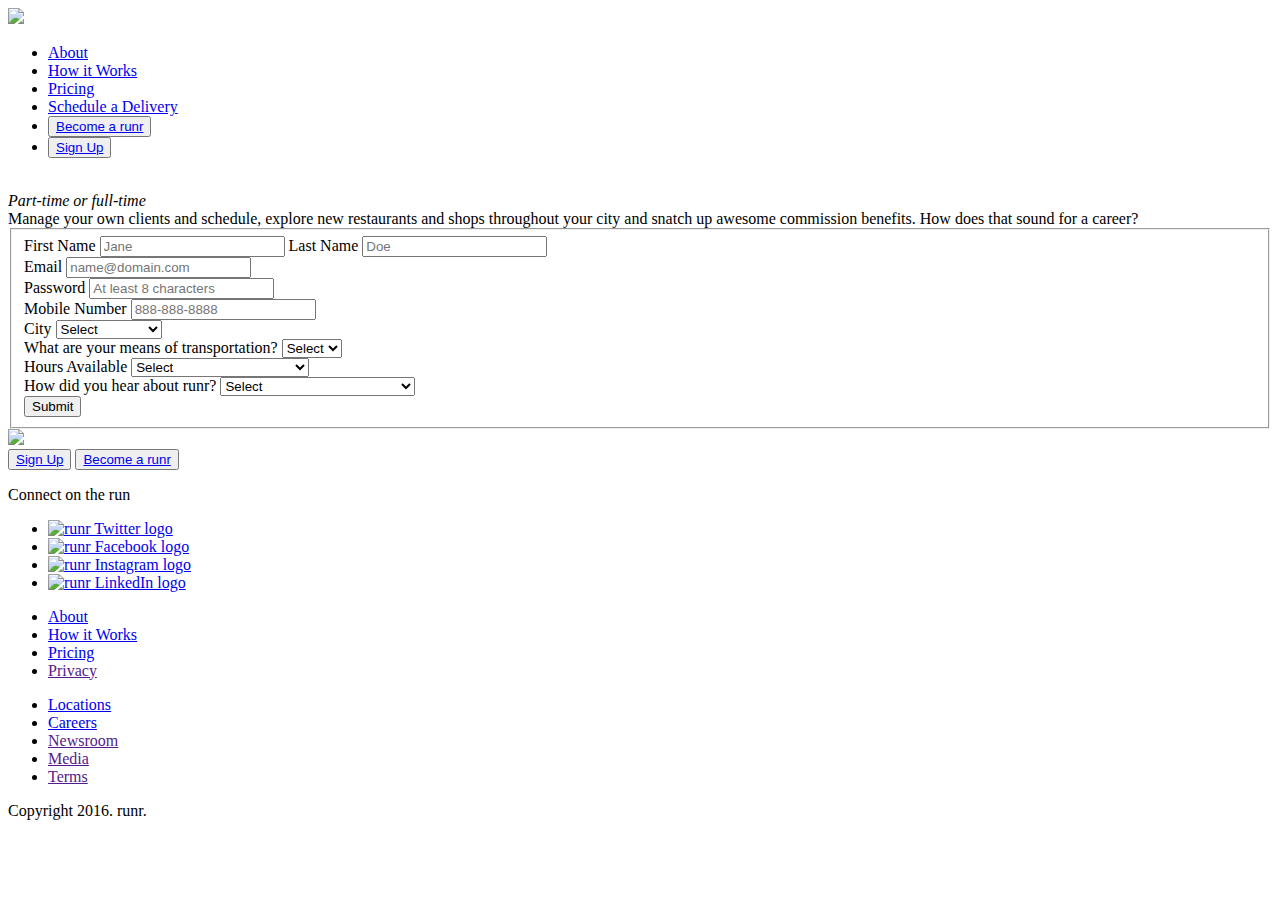
==== careers.html @ 1481827f "Added files via upload" ====
<!DOCTYPE html>
<html>
<body>
	<head>

		<title>Careers | runr</title>

		<meta charset="utf-8">
		<meta name="description" content="Start a runr career today.">
		<meta name="keywords" content="work for runr, runr jobs, runr careers">
		<meta name="viewport" content="width=device-width, initial-scale=1">

		<a href="http://careers.html"><title>Apply to become a runr</title></a>

		<link rel="stylesheet" href="css/reset.css">
		<link rel="stylesheet" href="css/style.css">
		<link rel="stylesheet" href="css/bootstrap.min.css">




		<link href='https://fonts.googleapis.com/css?family=Fauna+One|Forum' rel='stylesheet' type='text/css'>


	</head>


	<header>
		<div class="container-fluid">

			<div id="top-logo"><a href="./homepage.html"><img class="logo" src="images/runrLogo-04.png"></h1></a></div>


			<div id="navigation">
				<nav>
					<ul>
						<li><a href="./homepage.html">About</a></li>
						<li><a href="./homepage.html">How it Works</a></li>
						<li><a href="./pricing.html">Pricing</a></li>
						<li><a href="./signup.html">Schedule a Delivery</a></li>
						<li><button class="careers"><a href="./careers.html">Become a runr</a></button></li>
						<li><button><a href="./signup.html">Sign Up</a></button></li>
					</ul>
				</nav>
			</div>
			
		</header>

		<br>


		<section id="careers-text">
			<div id="pt-ft"><i>Part-time or full-time</i></div>
			<div id="opportunities">Manage your own clients and schedule, explore new restaurants and shops throughout your city and snatch up awesome commission benefits. How does that sound for a career?</div>
		</section>



		<div id="sign-up-careers">



		<div id="sign-up-careers-form" class="form">

			<form>

				<fieldset>
					<label>
						First Name
						<input type="text" name="first-name" tabindex="1" placeholder="Jane">
					</label>
					<label>
						Last Name
						<input type="text" name="last-name" tabindex="2" placeholder="Doe">
					</label>
					<br>
					<label>
						Email
						<input type="email" name="email" tabindex="3" placeholder="name@domain.com">
					</label>
					<br>
					<label>
						Password
						<input type="password" name="password" tabindex="4" placeholder="At least 8 characters">
					</label>
					<br>
					<label>
						Mobile Number
						<input type="tel" name="mobile-number" tabindex="5" placeholder="888-888-8888">
					</label>
					<br>
					<label>
						City
					</label>
					<select type="drop-down" name="city" tabindex="6">
						<option value="city" selected>Select</option>
						<option value="New York City">New York City</option>
						<option value="Los Angeles">Los Angeles</option>
						<option value="Chicago">Chicago</option>
						<option value="Atlanta">Atlanta</option>
						<option value="Denver">Denver</option>
						<option value="Miami">Miami</option>
					</select>

					<br>
					<label>
						What are your means of transportation?
					</label>
					<select type="drop-down" name="transportation" tabindex="7">
						<option value="transporation" selected>Select</option>
						<option value="car">Car</option>
						<option value="bus">Bus</option>
						<option value="walk">Walk</option>
						<option value="bike">Bike</option>
					</select>
					<br>
					<label>
						Hours Available
					</label>
					<select type="drop-down" name="availability" tabindex="8">
						<option value="availability" selected>Select</option>
						<option value="part-time">Part-Time (10-25 hr/week)</option>
						<option value="full-time">Full-Time (25-40 hr/week)</option>
						<option value="part-time">On Call (5-20 hr/week)</option>
					</select>
					<br>
					<label>
						How did you hear about runr?
					</label>
					<select type="drop-down" name="referal" tabindex="9">
						<option value="referal" selected>Select</option>
						<option value="facebook">Facebook</option>
						<option value="online-ad">Online Ad</option>
						<option value="twitter">Twitter</option>
						<option value="friend">Friend</option>
						<option value="magazine">Magazine</option>
						<option value="search-engine">Search Engine (e.g., Google)</option>
					</select>
					<div class="submit">
						<input type="submit" name="submit" value="Submit">
					</div>
					

				</fieldset>



			</form>

		</div>
	</div>







		<footer>

			<div id="bottom-logo"><a href="./homepage.html"><img class="logo" src="images/runrLogo-02.png"></h1></a></div>

			<div id="footer-buttons">
				<button class="sign-up">
					<a class="button" href="./signup.html">Sign Up</a>
				</button>

				<button class="careers">
					<a class="button" href="./careers.html">Become a runr</a>
				</button>
			</div>


			<section id="bottom-footer"> 
						<div id ="social">
					<p>Connect on the run</p>
					<div id="social-buttons">
					<ul>
						<div><li><a href="http://twitter.com"><img src="images/iconmonstr-twitter-3-240.png" alt="runr Twitter logo"></a></li></div>
						<div><li><a href="http://facebook.com"><img src="images/iconmonstr-facebook-3-240.png" alt="runr Facebook logo"></a></li></div>
						<div><li><a href="http://instagram.com"><img src="images/iconmonstr-instagram-8-240.png" alt="runr Instagram logo"></a></li></div>
						<div><li><a href="http://linkedin.com"><img src="images/iconmonstr-linkedin-3-240.png" alt="runr LinkedIn logo"></a></li></div>
					</ul>
				</div>


				</div>

				<div id="bottom-navigation">
					<div id="bottom-nav-left">
						<ul>
							<li><a href="#about-runr">About</a></li>
							<li><a href="#how-runr-works">How it Works</a></li>
							<li><a href="./pricing.html">Pricing</a></li>
							<li><a href="">Privacy</a></li>
						</div>
						<div id="bottom-nav-right">
							<ul>
								<li><a href="./locations.html">Locations</a></li>
								<li><a href="./careers.html">Careers</a></li>
								<li><a href="">Newsroom</a></li>
								<li><a href="">Media</a></li>
								<li><a href="">Terms</a></li>
							</ul>
						</div>
					</div>


			
						
				</section>

				<div id="copyright">Copyright 2016. runr.</div>

			</footer>

			<script src="http://ajax.googleapis.com/ajax/libs/jquery/2.1.3/jquery.min.js"></script>
			<script src="https://maxcdn.bootstrapcdn.com/bootstrap/3.3.6/js/bootstrap.min.js"></script>
			<script src="js/script.js"></script>




		</body>
		</html>
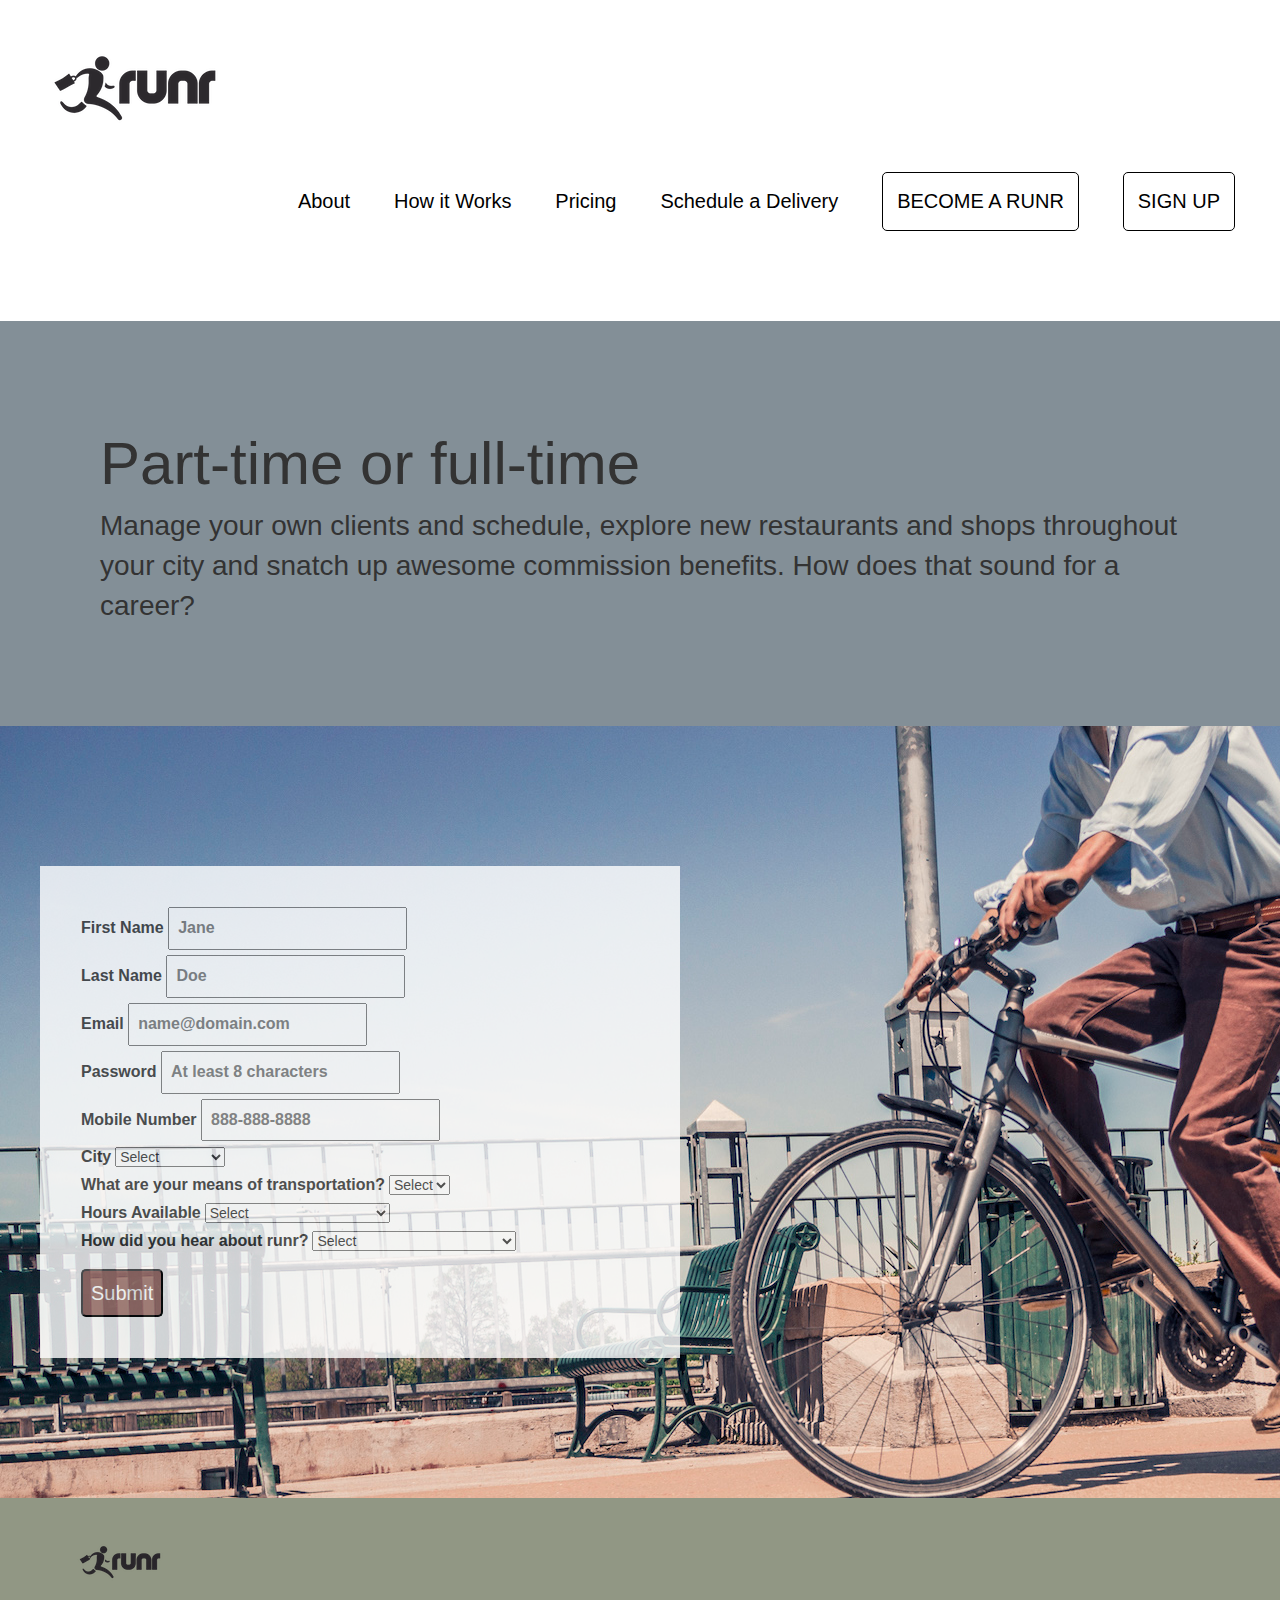
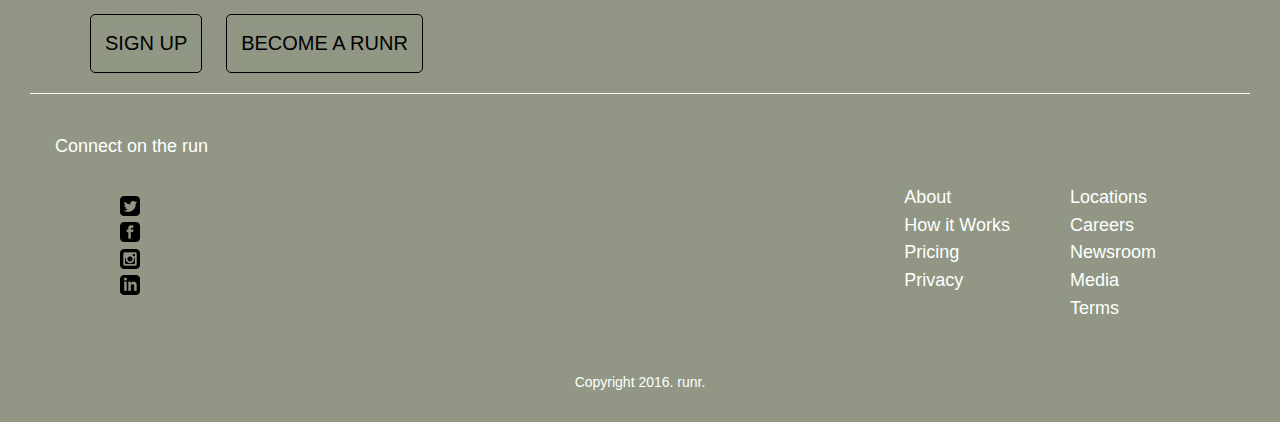
==== commit a0ee2f60: "runs" ====
--- a/careers.html
+++ b/careers.html
@@ -60,95 +60,95 @@
 
 
 
-		<div id="sign-up-careers-form" class="form">
-
-			<form>
-
-				<fieldset>
-					<label>
-						First Name
-						<input type="text" name="first-name" tabindex="1" placeholder="Jane">
-					</label>
-					<label>
-						Last Name
-						<input type="text" name="last-name" tabindex="2" placeholder="Doe">
-					</label>
-					<br>
-					<label>
-						Email
-						<input type="email" name="email" tabindex="3" placeholder="name@domain.com">
-					</label>
-					<br>
-					<label>
-						Password
-						<input type="password" name="password" tabindex="4" placeholder="At least 8 characters">
-					</label>
-					<br>
-					<label>
-						Mobile Number
-						<input type="tel" name="mobile-number" tabindex="5" placeholder="888-888-8888">
-					</label>
-					<br>
-					<label>
-						City
-					</label>
-					<select type="drop-down" name="city" tabindex="6">
-						<option value="city" selected>Select</option>
-						<option value="New York City">New York City</option>
-						<option value="Los Angeles">Los Angeles</option>
-						<option value="Chicago">Chicago</option>
-						<option value="Atlanta">Atlanta</option>
-						<option value="Denver">Denver</option>
-						<option value="Miami">Miami</option>
-					</select>
-
-					<br>
-					<label>
-						What are your means of transportation?
-					</label>
-					<select type="drop-down" name="transportation" tabindex="7">
-						<option value="transporation" selected>Select</option>
-						<option value="car">Car</option>
-						<option value="bus">Bus</option>
-						<option value="walk">Walk</option>
-						<option value="bike">Bike</option>
-					</select>
-					<br>
-					<label>
-						Hours Available
-					</label>
-					<select type="drop-down" name="availability" tabindex="8">
-						<option value="availability" selected>Select</option>
-						<option value="part-time">Part-Time (10-25 hr/week)</option>
-						<option value="full-time">Full-Time (25-40 hr/week)</option>
-						<option value="part-time">On Call (5-20 hr/week)</option>
-					</select>
-					<br>
-					<label>
-						How did you hear about runr?
-					</label>
-					<select type="drop-down" name="referal" tabindex="9">
-						<option value="referal" selected>Select</option>
-						<option value="facebook">Facebook</option>
-						<option value="online-ad">Online Ad</option>
-						<option value="twitter">Twitter</option>
-						<option value="friend">Friend</option>
-						<option value="magazine">Magazine</option>
-						<option value="search-engine">Search Engine (e.g., Google)</option>
-					</select>
-					<div class="submit">
-						<input type="submit" name="submit" value="Submit">
-					</div>
-					
-
-				</fieldset>
-
-
-
-			</form>
-
+			<div id="sign-up-careers-form" class="form">
+
+				<form>
+
+					<fieldset>
+						<label>
+							First Name
+							<input type="text" name="first-name" tabindex="1" placeholder="Jane">
+						</label>
+						<label>
+							Last Name
+							<input type="text" name="last-name" tabindex="2" placeholder="Doe">
+						</label>
+						<br>
+						<label>
+							Email
+							<input type="email" name="email" tabindex="3" placeholder="name@domain.com">
+						</label>
+						<br>
+						<label>
+							Password
+							<input type="password" name="password" tabindex="4" placeholder="At least 8 characters">
+						</label>
+						<br>
+						<label>
+							Mobile Number
+							<input type="tel" name="mobile-number" tabindex="5" placeholder="888-888-8888">
+						</label>
+						<br>
+						<label>
+							City
+						</label>
+						<select type="drop-down" name="city" tabindex="6">
+							<option value="city" selected>Select</option>
+							<option value="New York City">New York City</option>
+							<option value="Los Angeles">Los Angeles</option>
+							<option value="Chicago">Chicago</option>
+							<option value="Atlanta">Atlanta</option>
+							<option value="Denver">Denver</option>
+							<option value="Miami">Miami</option>
+						</select>
+
+						<br>
+						<label>
+							What are your means of transportation?
+						</label>
+						<select type="drop-down" name="transportation" tabindex="7">
+							<option value="transporation" selected>Select</option>
+							<option value="car">Car</option>
+							<option value="bus">Bus</option>
+							<option value="walk">Walk</option>
+							<option value="bike">Bike</option>
+						</select>
+						<br>
+						<label>
+							Hours Available
+						</label>
+						<select type="drop-down" name="availability" tabindex="8">
+							<option value="availability" selected>Select</option>
+							<option value="part-time">Part-Time (10-25 hr/week)</option>
+							<option value="full-time">Full-Time (25-40 hr/week)</option>
+							<option value="part-time">On Call (5-20 hr/week)</option>
+						</select>
+						<br>
+						<label>
+							How did you hear about runr?
+						</label>
+						<select type="drop-down" name="referal" tabindex="9">
+							<option value="referal" selected>Select</option>
+							<option value="facebook">Facebook</option>
+							<option value="online-ad">Online Ad</option>
+							<option value="twitter">Twitter</option>
+							<option value="friend">Friend</option>
+							<option value="magazine">Magazine</option>
+							<option value="search-engine">Search Engine (e.g., Google)</option>
+						</select>
+						<div class="submit">
+							<input type="submit" name="submit" value="Submit">
+						</div>
+						
+
+					</fieldset>
+
+
+
+				</form>
+
+			</div>
 		</div>
-	</div>
 
 
 
@@ -172,16 +172,16 @@
 
 
 			<section id="bottom-footer"> 
-						<div id ="social">
+				<div id ="social">
 					<p>Connect on the run</p>
 					<div id="social-buttons">
-					<ul>
-						<div><li><a href="http://twitter.com"><img src="images/iconmonstr-twitter-3-240.png" alt="runr Twitter logo"></a></li></div>
-						<div><li><a href="http://facebook.com"><img src="images/iconmonstr-facebook-3-240.png" alt="runr Facebook logo"></a></li></div>
-						<div><li><a href="http://instagram.com"><img src="images/iconmonstr-instagram-8-240.png" alt="runr Instagram logo"></a></li></div>
-						<div><li><a href="http://linkedin.com"><img src="images/iconmonstr-linkedin-3-240.png" alt="runr LinkedIn logo"></a></li></div>
-					</ul>
-				</div>
+						<ul>
+							<div><li><a href="http://twitter.com"><img src="images/iconmonstr-twitter-3-240.png" alt="runr Twitter logo"></a></li></div>
+							<div><li><a href="http://facebook.com"><img src="images/iconmonstr-facebook-3-240.png" alt="runr Facebook logo"></a></li></div>
+							<div><li><a href="http://instagram.com"><img src="images/iconmonstr-instagram-8-240.png" alt="runr Instagram logo"></a></li></div>
+							<div><li><a href="http://linkedin.com"><img src="images/iconmonstr-linkedin-3-240.png" alt="runr LinkedIn logo"></a></li></div>
+						</ul>
+					</div>
 
 
 				</div>
@@ -206,8 +206,8 @@
 					</div>
 
 
-			
-						
+					
+					
 				</section>
 
 				<div id="copyright">Copyright 2016. runr.</div>
--- a/css/style.css
+++ b/css/style.css
@@ -0,0 +1,592 @@
+
+/*setup*/
+
+/* Box Model Hack */
+* {
+  -moz-box-sizing: border-box; /* Firexfox */
+  -webkit-box-sizing: border-box; /* Safari/Chrome/iOS/Android */
+  box-sizing: border-box; /* IE */
+}
+
+/* Clear fix hack */
+.clearfix:after {
+  content: ".";
+  display: block;
+  clear: both;
+  visibility: hidden;
+  line-height: 0;
+  height: 0;
+}
+
+.clear {
+  clear: both;
+}
+
+.alignright {
+  float: right;
+  padding: 0 0 10px 10px; /* note the padding around a right floated image */
+}
+
+.alignleft {
+  float: left;
+  padding: 0 10px 10px 0; /* note the padding around a left floated image */
+}
+
+
+
+/*layout styles*/
+
+#container-fluid {
+	overflow: auto;
+}
+
+header {
+	padding: 30px 0;
+  	overflow: hidden;
+  	
+  }
+
+
+header nav ul li {
+  display: inline-block;
+  margin: 0 0 0 40px;
+  font-size: 20px;
+  
+}
+
+h1 {
+	font-size: 40px;
+	color: black;
+}
+
+h2 {
+	font-size: 40px;
+	margin: 0 50px;
+	color: black;
+}
+
+
+footer {
+	color: white;
+	clear: both;
+	overflow: auto;
+	background-color: #919784;
+	padding: 30px;
+}
+
+button {
+	background-color: white;
+	padding: 14px;
+	border-radius: 5px;
+	border: 1px solid black;
+  	box-shadow: inset 0 0 20px white;
+  	outline: 1px solid;
+  	outline-color: transparent;
+  	outline-offset: 0px;
+  	text-shadow: none !important;
+  	transition: all 1250ms cubic-bezier(0.19, 1, 0.22, 1);
+}
+
+ul li {
+	list-style: none;
+
+}
+
+div a {
+	text-decoration: none !important;
+	color: black;
+
+
+}
+
+button a {
+	color: black;
+	text-align: center;
+	text-transform: uppercase;
+	font-size: 20px;
+	text-decoration: none;
+
+}
+
+button:hover {
+border: 1px solid white;
+  box-shadow: inset 0 0 20px white;
+   outline-color: white;
+  outline-offset: 15px;
+  text-shadow: 1px 1px 2px white;
+
+}
+
+
+footer li a {
+	color: white;
+	text-decoration: none;
+
+}
+
+#bottom-footer {
+	padding: 10px;
+	overflow: auto;
+	border-top: solid white 1px;
+	
+}
+
+#bottom-footer p {
+	font-size: 18px;
+	padding: 15px;
+	margin: 15px 0;
+}
+
+
+
+#footer-buttons {
+	padding: 20px;
+	margin: 0 30px;
+
+}
+
+#footer-buttons button {
+	background-color: #919784;
+	box-shadow: inset 0 0 20px #919784;
+}
+
+#footer-buttons button:hover {
+	border: 1px solid #919784;
+  box-shadow: inset 0 0 20px #919784;
+   outline-color: #919784;
+  outline-offset: 15px;
+  text-shadow: 1px 1px 2px transparent;
+}
+
+#footer-buttons button {
+	margin: 0 10px;
+}
+
+#social {
+	float: left;
+}
+
+#social-buttons {
+	display: inline-block;  
+	position: relative;
+	margin: 0 75px;
+}
+
+#bottom-navigation {
+	font-size: 18px;
+	display: block;
+	float: right;
+	margin-top: 50px;
+}
+
+
+#social-buttons div {
+	margin: 5px;
+}
+
+#bottom-nav-left {
+	line-height: 1.53846;
+	float: left;
+	padding: 30px;
+}
+
+#bottom-nav-right {
+	line-height: 1.53846;
+	float: left;
+	padding: 30px;
+	width: 200px;
+
+}
+
+#copyright {
+	clear: both;
+	text-align: center;
+}
+
+
+
+
+
+
+
+/*other styles*/
+
+body {
+	font-family: 'Fauna One', serif;
+	color: #2c292d;
+	line-height: 2.4;
+	overflow: auto;
+
+
+}
+
+
+h1 h2 {
+	font-family: 'Forum', cursive;
+}
+
+
+h3 {
+	font-size: 36px;
+
+}
+
+fieldset div {
+	font-size: 40px;
+}
+
+fieldset label {
+	font-size: 16px;
+}
+
+input {
+	padding: 8px;
+}
+
+
+#intro-runr {
+	background-image: url(../images/runner.jpg);
+	background-repeat: no-repeat;
+	padding-top: 400px;
+	padding-bottom: 600px;
+}
+
+#intro-copy {
+	background-color: white;
+	border: #535246 dotted 1px;
+	opacity: 0.8;
+	font-size: 30px;
+	margin: -30px 50px;
+	padding: 30px;
+	position:absolute;
+	right: 0;
+	line-height: 80px;
+}
+
+#about-runr {
+	overflow: auto;
+
+
+}
+
+#about {
+	border: #535246 dotted 1px;
+	background-color: white;
+	padding: 113px;
+	width: 41%;
+	float: left;
+}
+
+#about p {
+	font-size: 26px;
+}
+
+#busy-women-image {
+	float: left;
+	margin: 0 15px;
+}
+
+
+
+
+#top-logo {
+	float: left;
+	padding: 10px 20px;
+	display: inline-block;
+}
+
+#bottom-logo {
+	margin: 10px 40px;
+}
+
+#navigation {
+	float: right;
+	padding: 30px;
+
+}
+
+#how-runr-works {
+	padding-top: 400px;
+	padding-bottom: 400px;
+	background-image: url(../images/ipad.jpg);
+	background-repeat: no-repeat;
+}
+
+#how-it-works {
+	border: #535246 dotted 1px;
+	padding: 60px;
+	background-color: white;
+	opacity: 0.8;
+	font-size: 26px;
+	margin: -300px 50px;
+	position:absolute;
+	left: 0;
+	line-height: 40px;
+
+}
+
+
+
+#schedule-runr {
+	background-color: #9E706A;
+	padding: 100px;
+	font-size: 40px;
+}
+
+#sign-up {
+	padding: 100px;
+	background-color: white;
+	opacity: 0.8;
+
+}
+
+
+#sign-up-careers-form {
+	background-color: white;
+	opacity: 0.8;
+	border: white solid 1px;
+	padding: 40px;
+	width: 50%;
+	margin: -160px 40px;
+
+}
+
+
+.page-break {
+	padding: 50px;
+}
+
+.submit input {
+	font-size: 20px;
+	background-color: #9E706A;
+	border-radius: 5px;
+	color: white;
+	text-align: center;
+}
+
+.sign-up-button {
+	line-height: 30px;
+}
+
+
+
+
+#sign-up-careers {
+	background-image: url(../images/bike-runner.jpg);
+	background-repeat: no-repeat;
+	padding-top: 300px;
+	padding-bottom: 300px;
+	overflow: auto;
+	clear: none;
+}
+
+#careers-text {
+	padding: 100px;
+	background-color: #838F97;
+
+}
+
+#hear-from-rep {
+	padding: 30px;
+	margin: -200px 30px;
+}
+
+#pt-ft {
+	font-size: 60px;
+}
+
+#opportunities {
+	font-size: 28px;
+}
+
+
+
+
+#pricing-opener {
+	background-color: #2c2920;
+	font-size: 40px;
+	color: #838F97;
+	padding: 100px;
+}
+
+
+
+#pricing-benefits {
+	padding: 100px;
+	margin: 0 100px;
+	overflow: auto;
+
+}
+
+#prime-class {
+	float: left;
+	padding: 30px;
+	font-size: 18px;
+	text-align: center;
+	
+
+}
+
+#business-class {
+	float: left;
+	padding: 30px;
+	font-size: 18px;
+	text-align: center;
+	
+}
+
+#premium-class {
+	padding: 30px;
+	font-size: 18px;
+	text-align: center;
+}
+
+#locations-body {
+
+	background-repeat: no-repeat;
+	padding-top: 400px;
+	padding-bottom: 400px;
+}
+
+
+#locations-body h2 {
+	color: white;
+	font-size: 60px;
+	text-align: justify;
+	margin-top: -200px;
+	padding: 50px;
+}
+
+#locations-buttons select {
+	font-size: 24px;
+	margin: 0 100px;
+	width: 20%;
+	background-color: transparent;
+	color: white;
+	border: solid 2px;
+}
+
+.default {
+	background-image: url(../images/city.jpg)
+}
+.nyc {
+  background-image: url(../images/nyc.jpg)
+}
+.la {
+  background-image: url(../images/la.jpg)
+}
+.chi {
+  background-image: url(../images/chi.jpg)
+}
+.atl {
+  background-image: url(../images/atl.jpg)
+}
+.den {
+  background-image: url(../images/den.jpg)
+}
+.mia {
+  background-image: url(../images/mia.jpg)
+}
+
+
+/*mobile below here*/
+
+@media only screen and (max-width: 768px) {
+
+.container-fluid {
+
+background-color: #fff;
+text-align: center;
+
+}
+
+header nav ul li {
+	display: block;
+	margin: 10px 60px;
+}
+
+button {
+	background-color: white;
+	padding: 10px;
+}
+
+button:hover {
+	button:hover
+border: 1px solid white;
+  box-shadow: inset 0 0 20px white;
+   outline-color: white;
+  outline-offset: 15px;
+  text-shadow: 1px 1px 2px;
+
+}
+
+footer, footer div {
+	text-align: center;
+}
+
+#sign-up-careers-form {
+	width: auto;
+}
+
+#about {
+	width: 100%;
+
+}
+
+#pt-ft {
+	display: none;
+}
+
+#about p {
+	font-size: 2rem;
+}
+
+#about-runr img {
+	width: 100%;
+	margin: -10px 0;
+}
+
+
+#social ul li {
+	margin: 0 70px;
+}
+
+#bottom-navigation ul li {
+	margin: 0 60px;
+	text-align: left;
+
+}
+
+#locations-buttons select {
+	width: auto;
+}
+
+#locations-body h2 {
+	font-size: 5rem;
+	padding: 10px;
+}
+
+#pricing-benefits {
+	width: 100%;
+	margin: 0;
+}
+
+#pricing-benefits div {
+	padding: 5px;
+
+}
+
+#pricing-benefits div ul li {
+	list-style: circle;
+	text-align: left;
+
+}
+
+.page-break {
+	display: none;
+}
+
+
+
+} 
+
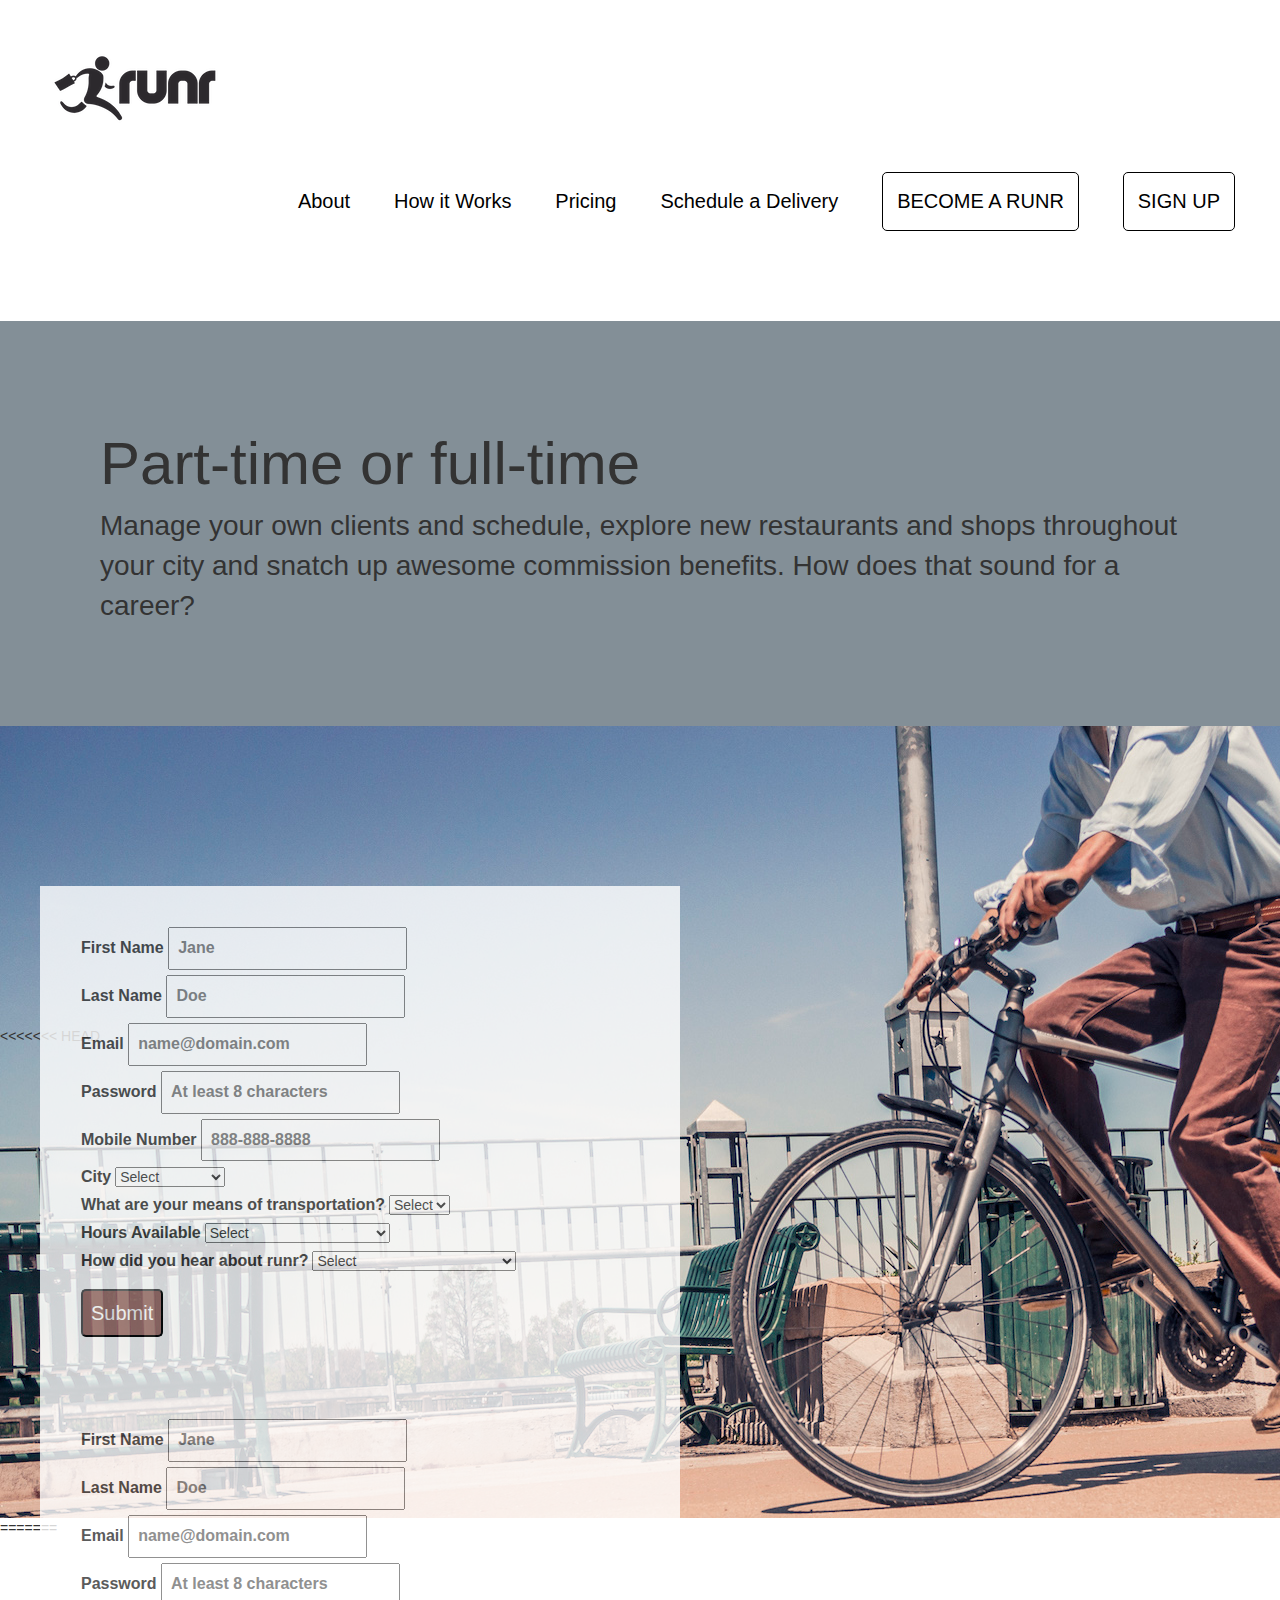
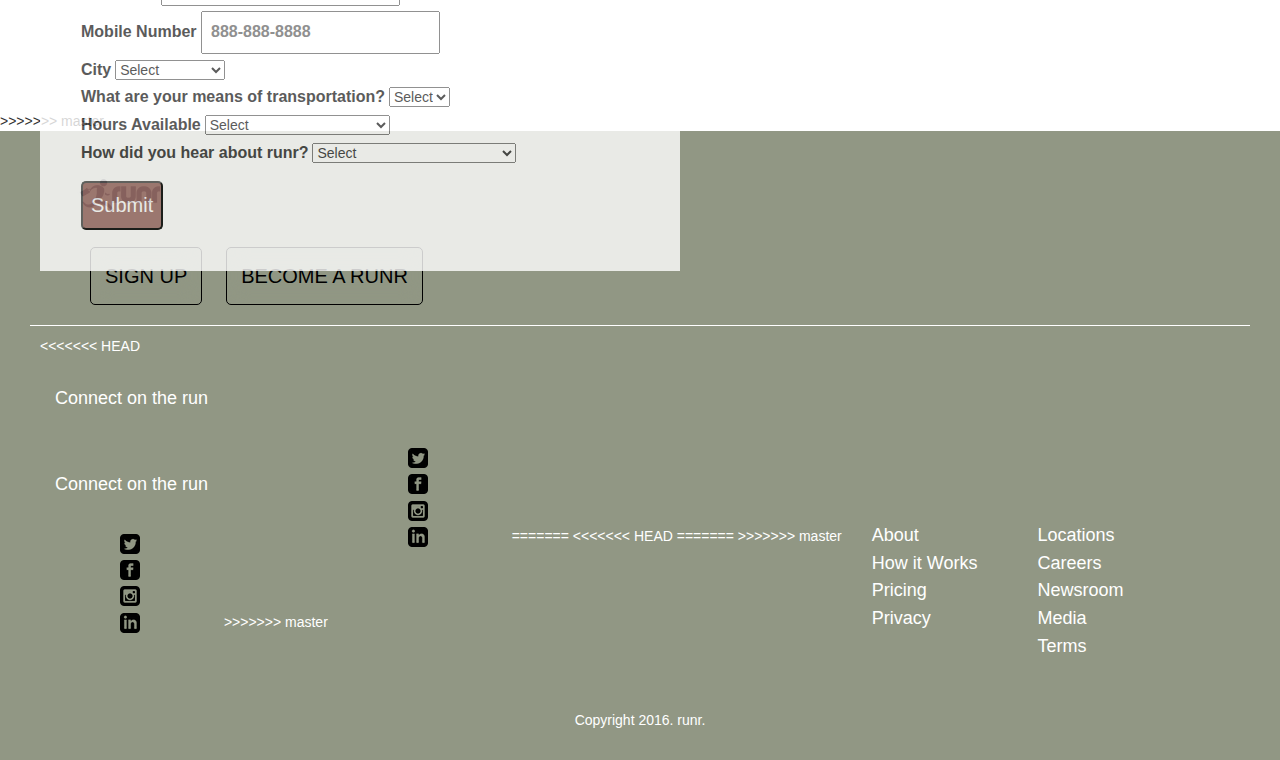
==== commit 87ea5b43: "Merge branch 'master' into runr" ====
--- a/careers.html
+++ b/careers.html
@@ -60,6 +60,7 @@
 
 
 
+<<<<<<< HEAD
 			<div id="sign-up-careers-form" class="form">
 
 				<form>
@@ -149,6 +150,97 @@
 
 			</div>
 		</div>
+=======
+		<div id="sign-up-careers-form" class="form">
+
+			<form>
+
+				<fieldset>
+					<label>
+						First Name
+						<input type="text" name="first-name" tabindex="1" placeholder="Jane">
+					</label>
+					<label>
+						Last Name
+						<input type="text" name="last-name" tabindex="2" placeholder="Doe">
+					</label>
+					<br>
+					<label>
+						Email
+						<input type="email" name="email" tabindex="3" placeholder="name@domain.com">
+					</label>
+					<br>
+					<label>
+						Password
+						<input type="password" name="password" tabindex="4" placeholder="At least 8 characters">
+					</label>
+					<br>
+					<label>
+						Mobile Number
+						<input type="tel" name="mobile-number" tabindex="5" placeholder="888-888-8888">
+					</label>
+					<br>
+					<label>
+						City
+					</label>
+					<select type="drop-down" name="city" tabindex="6">
+						<option value="city" selected>Select</option>
+						<option value="New York City">New York City</option>
+						<option value="Los Angeles">Los Angeles</option>
+						<option value="Chicago">Chicago</option>
+						<option value="Atlanta">Atlanta</option>
+						<option value="Denver">Denver</option>
+						<option value="Miami">Miami</option>
+					</select>
+
+					<br>
+					<label>
+						What are your means of transportation?
+					</label>
+					<select type="drop-down" name="transportation" tabindex="7">
+						<option value="transporation" selected>Select</option>
+						<option value="car">Car</option>
+						<option value="bus">Bus</option>
+						<option value="walk">Walk</option>
+						<option value="bike">Bike</option>
+					</select>
+					<br>
+					<label>
+						Hours Available
+					</label>
+					<select type="drop-down" name="availability" tabindex="8">
+						<option value="availability" selected>Select</option>
+						<option value="part-time">Part-Time (10-25 hr/week)</option>
+						<option value="full-time">Full-Time (25-40 hr/week)</option>
+						<option value="part-time">On Call (5-20 hr/week)</option>
+					</select>
+					<br>
+					<label>
+						How did you hear about runr?
+					</label>
+					<select type="drop-down" name="referal" tabindex="9">
+						<option value="referal" selected>Select</option>
+						<option value="facebook">Facebook</option>
+						<option value="online-ad">Online Ad</option>
+						<option value="twitter">Twitter</option>
+						<option value="friend">Friend</option>
+						<option value="magazine">Magazine</option>
+						<option value="search-engine">Search Engine (e.g., Google)</option>
+					</select>
+					<div class="submit">
+						<input type="submit" name="submit" value="Submit">
+					</div>
+					
+
+				</fieldset>
+
+
+
+			</form>
+
+		</div>
+	</div>
+>>>>>>> master
 
 
 
@@ -172,6 +264,7 @@
 
 
 			<section id="bottom-footer"> 
+<<<<<<< HEAD
 				<div id ="social">
 					<p>Connect on the run</p>
 					<div id="social-buttons">
@@ -182,6 +275,18 @@
 							<div><li><a href="http://linkedin.com"><img src="images/iconmonstr-linkedin-3-240.png" alt="runr LinkedIn logo"></a></li></div>
 						</ul>
 					</div>
+=======
+						<div id ="social">
+					<p>Connect on the run</p>
+					<div id="social-buttons">
+					<ul>
+						<div><li><a href="http://twitter.com"><img src="images/iconmonstr-twitter-3-240.png" alt="runr Twitter logo"></a></li></div>
+						<div><li><a href="http://facebook.com"><img src="images/iconmonstr-facebook-3-240.png" alt="runr Facebook logo"></a></li></div>
+						<div><li><a href="http://instagram.com"><img src="images/iconmonstr-instagram-8-240.png" alt="runr Instagram logo"></a></li></div>
+						<div><li><a href="http://linkedin.com"><img src="images/iconmonstr-linkedin-3-240.png" alt="runr LinkedIn logo"></a></li></div>
+					</ul>
+				</div>
+>>>>>>> master
 
 
 				</div>
@@ -206,8 +311,13 @@
 					</div>
 
 
+<<<<<<< HEAD
 					
 					
+=======
+			
+						
+>>>>>>> master
 				</section>
 
 				<div id="copyright">Copyright 2016. runr.</div>
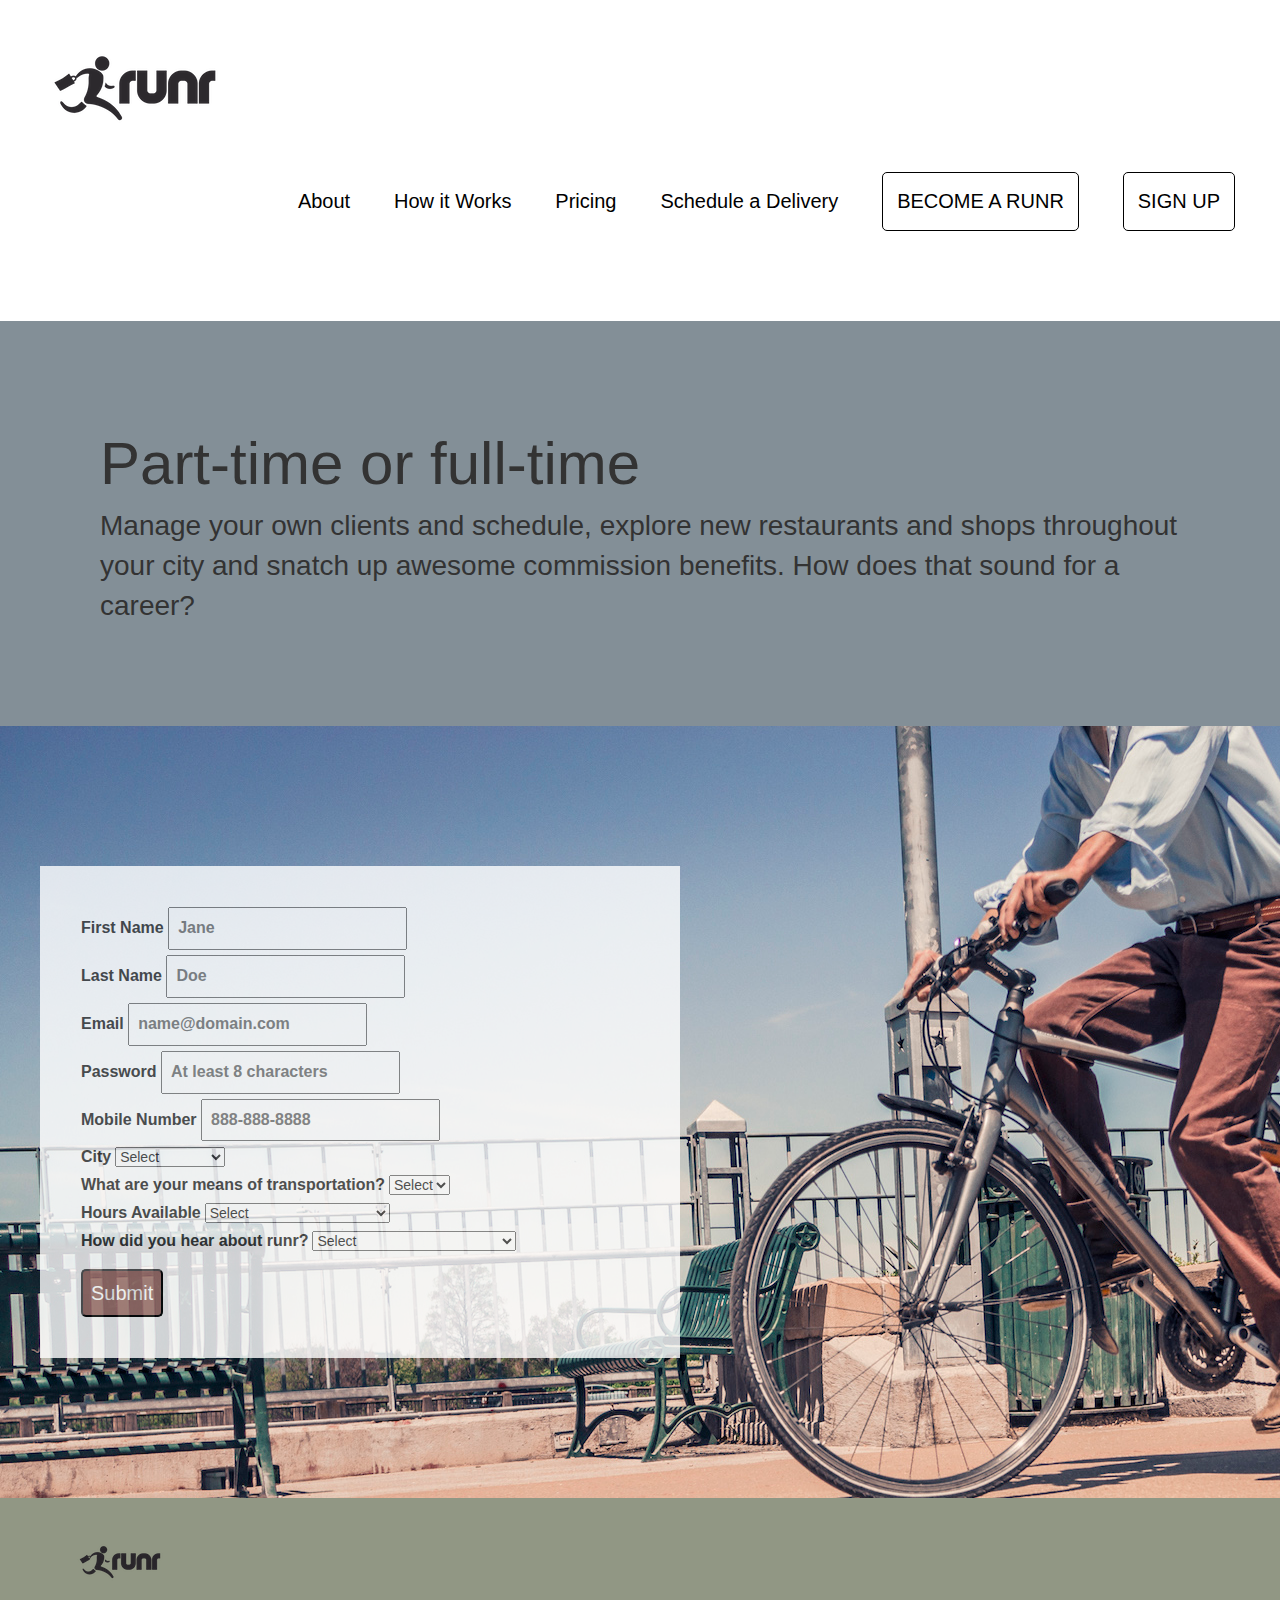
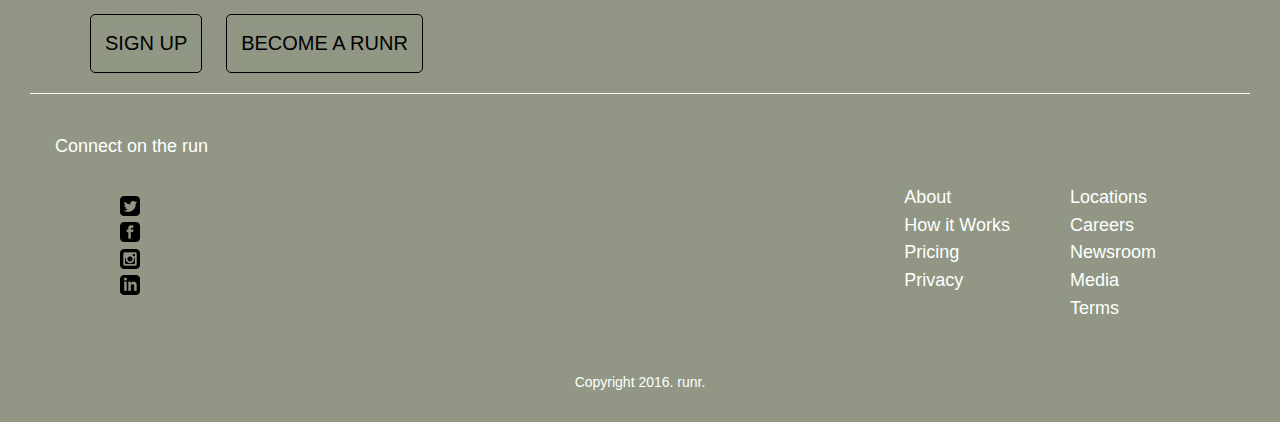
==== commit 0ddc5a75: "Add files via upload" ====
--- a/careers.html
+++ b/careers.html
@@ -60,7 +60,6 @@
 
 
 
-<<<<<<< HEAD
 			<div id="sign-up-careers-form" class="form">
 
 				<form>
@@ -150,97 +149,6 @@
 
 			</div>
 		</div>
-=======
-		<div id="sign-up-careers-form" class="form">
-
-			<form>
-
-				<fieldset>
-					<label>
-						First Name
-						<input type="text" name="first-name" tabindex="1" placeholder="Jane">
-					</label>
-					<label>
-						Last Name
-						<input type="text" name="last-name" tabindex="2" placeholder="Doe">
-					</label>
-					<br>
-					<label>
-						Email
-						<input type="email" name="email" tabindex="3" placeholder="name@domain.com">
-					</label>
-					<br>
-					<label>
-						Password
-						<input type="password" name="password" tabindex="4" placeholder="At least 8 characters">
-					</label>
-					<br>
-					<label>
-						Mobile Number
-						<input type="tel" name="mobile-number" tabindex="5" placeholder="888-888-8888">
-					</label>
-					<br>
-					<label>
-						City
-					</label>
-					<select type="drop-down" name="city" tabindex="6">
-						<option value="city" selected>Select</option>
-						<option value="New York City">New York City</option>
-						<option value="Los Angeles">Los Angeles</option>
-						<option value="Chicago">Chicago</option>
-						<option value="Atlanta">Atlanta</option>
-						<option value="Denver">Denver</option>
-						<option value="Miami">Miami</option>
-					</select>
-
-					<br>
-					<label>
-						What are your means of transportation?
-					</label>
-					<select type="drop-down" name="transportation" tabindex="7">
-						<option value="transporation" selected>Select</option>
-						<option value="car">Car</option>
-						<option value="bus">Bus</option>
-						<option value="walk">Walk</option>
-						<option value="bike">Bike</option>
-					</select>
-					<br>
-					<label>
-						Hours Available
-					</label>
-					<select type="drop-down" name="availability" tabindex="8">
-						<option value="availability" selected>Select</option>
-						<option value="part-time">Part-Time (10-25 hr/week)</option>
-						<option value="full-time">Full-Time (25-40 hr/week)</option>
-						<option value="part-time">On Call (5-20 hr/week)</option>
-					</select>
-					<br>
-					<label>
-						How did you hear about runr?
-					</label>
-					<select type="drop-down" name="referal" tabindex="9">
-						<option value="referal" selected>Select</option>
-						<option value="facebook">Facebook</option>
-						<option value="online-ad">Online Ad</option>
-						<option value="twitter">Twitter</option>
-						<option value="friend">Friend</option>
-						<option value="magazine">Magazine</option>
-						<option value="search-engine">Search Engine (e.g., Google)</option>
-					</select>
-					<div class="submit">
-						<input type="submit" name="submit" value="Submit">
-					</div>
-					
-
-				</fieldset>
-
-
-
-			</form>
-
-		</div>
-	</div>
->>>>>>> master
 
 
 
@@ -264,7 +172,6 @@
 
 
 			<section id="bottom-footer"> 
-<<<<<<< HEAD
 				<div id ="social">
 					<p>Connect on the run</p>
 					<div id="social-buttons">
@@ -275,18 +182,6 @@
 							<div><li><a href="http://linkedin.com"><img src="images/iconmonstr-linkedin-3-240.png" alt="runr LinkedIn logo"></a></li></div>
 						</ul>
 					</div>
-=======
-						<div id ="social">
-					<p>Connect on the run</p>
-					<div id="social-buttons">
-					<ul>
-						<div><li><a href="http://twitter.com"><img src="images/iconmonstr-twitter-3-240.png" alt="runr Twitter logo"></a></li></div>
-						<div><li><a href="http://facebook.com"><img src="images/iconmonstr-facebook-3-240.png" alt="runr Facebook logo"></a></li></div>
-						<div><li><a href="http://instagram.com"><img src="images/iconmonstr-instagram-8-240.png" alt="runr Instagram logo"></a></li></div>
-						<div><li><a href="http://linkedin.com"><img src="images/iconmonstr-linkedin-3-240.png" alt="runr LinkedIn logo"></a></li></div>
-					</ul>
-				</div>
->>>>>>> master
 
 
 				</div>
@@ -311,13 +206,8 @@
 					</div>
 
 
-<<<<<<< HEAD
 					
 					
-=======
-			
-						
->>>>>>> master
 				</section>
 
 				<div id="copyright">Copyright 2016. runr.</div>
